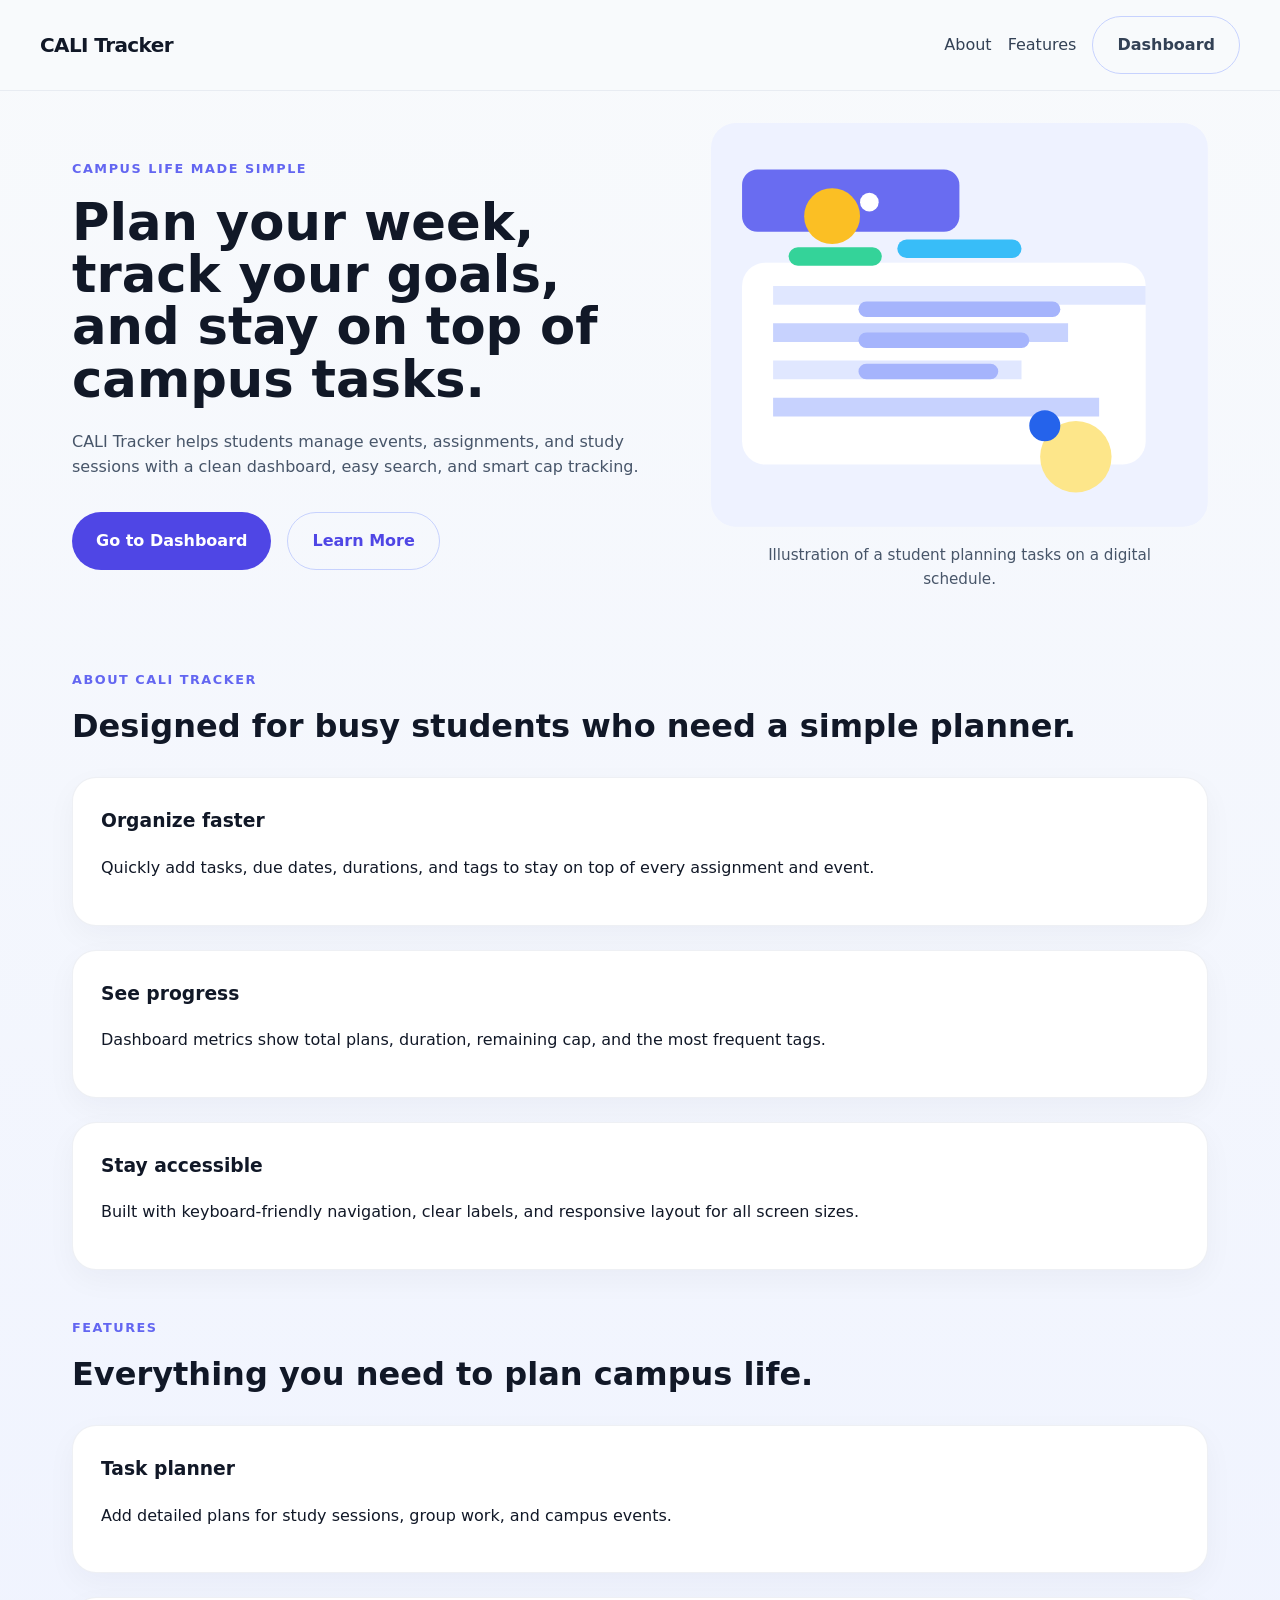
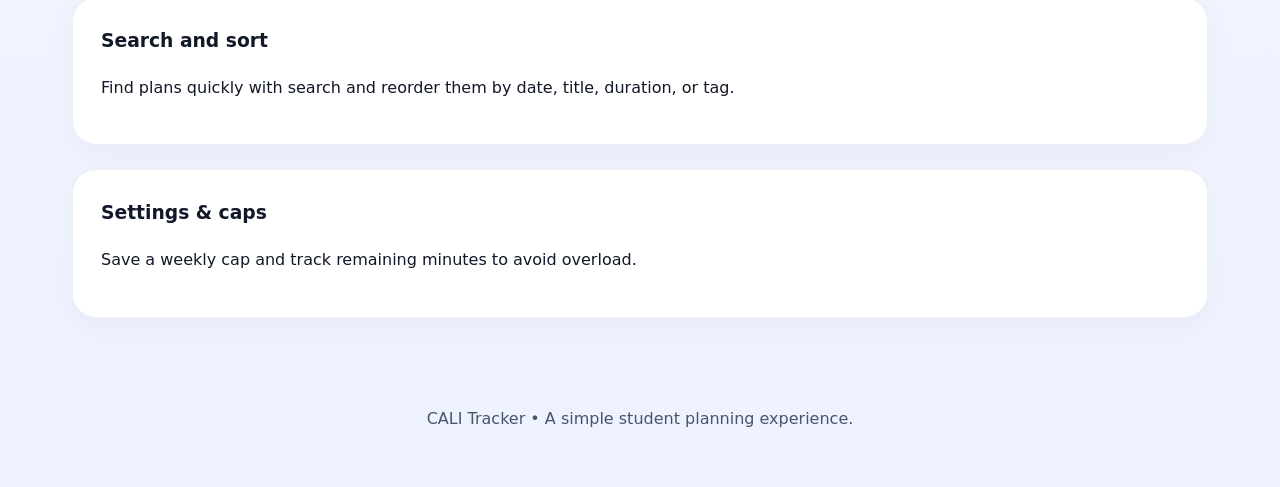
==== index.html @ 9416bc58 "Add an index.html as the entry page to the site" ====
<!DOCTYPE html>
<html lang="en">
<head>
    <meta charset="UTF-8">
    <meta name="viewport" content="width=device-width, initial-scale=1.0">
    <title>CALI Tracker | Welcome</title>
    <link rel="stylesheet" href="styles/index.css">
</head>
<body>
    <header class="site-header">
        <div class="brand-row">
            <a class="brand" href="index.html">CALI Tracker</a>
            <nav class="main-nav" aria-label="Primary navigation">
                <a href="#about">About</a>
                <a href="#features">Features</a>
                <a class="button button-secondary" href="dashboard.html">Dashboard</a>
            </nav>
        </div>
    </header>

    <main>
        <section class="hero">
            <div class="hero-copy">
                <p class="eyebrow">Campus Life Made Simple</p>
                <h1>Plan your week, track your goals, and stay on top of campus tasks.</h1>
                <p class="hero-text">CALI Tracker helps students manage events, assignments, and study sessions with a clean dashboard, easy search, and smart cap tracking.</p>
                <div class="hero-actions">
                    <a class="button button-primary" href="dashboard.html">Go to Dashboard</a>
                    <a class="button button-outline" href="#about">Learn More</a>
                </div>
            </div>
            <div class="hero-illustration">
                <svg width="100%" height="100%" viewBox="0 0 640 520" role="img" aria-labelledby="heroTitle heroDesc">
                    <title id="heroTitle">Student planning illustration</title>
                    <desc id="heroDesc">A student using a digital planner to organize tasks and study events.</desc>
                    <rect x="0" y="0" width="640" height="520" rx="32" fill="#eef2ff"/>
                    <rect x="40" y="60" width="280" height="80" rx="20" fill="#6366f1" opacity="0.95"/>
                    <rect x="40" y="180" width="520" height="260" rx="30" fill="#ffffff"/>
                    <circle cx="156" cy="120" r="36" fill="#fbbf24"/>
                    <circle cx="204" cy="102" r="12" fill="#ffffff"/>
                    <path d="M80 210h480v24H80z" fill="#e0e7ff"/>
                    <path d="M80 258h380v24H80z" fill="#c7d2fe"/>
                    <path d="M80 306h320v24H80z" fill="#e0e7ff"/>
                    <path d="M80 354h420v24H80z" fill="#c7d2fe"/>
                    <rect x="100" y="160" width="120" height="24" rx="12" fill="#34d399"/>
                    <rect x="240" y="150" width="160" height="24" rx="12" fill="#38bdf8"/>
                    <rect x="190" y="230" width="260" height="20" rx="10" fill="#a5b4fc"/>
                    <rect x="190" y="270" width="220" height="20" rx="10" fill="#a5b4fc"/>
                    <rect x="190" y="310" width="180" height="20" rx="10" fill="#a5b4fc"/>
                    <circle cx="470" cy="430" r="46" fill="#fde68a"/>
                    <circle cx="430" cy="390" r="20" fill="#2563eb"/>
                </svg>
                <p class="illustration-label">Illustration of a student planning tasks on a digital schedule.</p>
            </div>
        </section>

        <section id="about" class="section about-section">
            <div class="section-header">
                <p class="eyebrow">About CALI Tracker</p>
                <h2>Designed for busy students who need a simple planner.</h2>
            </div>
            <div class="info-grid">
                <article>
                    <h3>Organize faster</h3>
                    <p>Quickly add tasks, due dates, durations, and tags to stay on top of every assignment and event.</p>
                </article>
                <article>
                    <h3>See progress</h3>
                    <p>Dashboard metrics show total plans, duration, remaining cap, and the most frequent tags.</p>
                </article>
                <article>
                    <h3>Stay accessible</h3>
                    <p>Built with keyboard-friendly navigation, clear labels, and responsive layout for all screen sizes.</p>
                </article>
            </div>
        </section>

        <section id="features" class="section features-section">
            <div class="section-header">
                <p class="eyebrow">Features</p>
                <h2>Everything you need to plan campus life.</h2>
            </div>
            <div class="feature-cards">
                <article>
                    <h3>Task planner</h3>
                    <p>Add detailed plans for study sessions, group work, and campus events.</p>
                </article>
                <article>
                    <h3>Search and sort</h3>
                    <p>Find plans quickly with search and reorder them by date, title, duration, or tag.</p>
                </article>
                <article>
                    <h3>Settings & caps</h3>
                    <p>Save a weekly cap and track remaining minutes to avoid overload.</p>
                </article>
            </div>
        </section>
    </main>

    <footer class="site-footer">
        <p>CALI Tracker • A simple student planning experience.</p>
    </footer>
</body>
</html>
---- styles/index.css ----
:root {
    color-scheme: light;
    font-family: Inter, system-ui, -apple-system, BlinkMacSystemFont, "Segoe UI", sans-serif;
    background: #f8fafc;
    color: #111827;
}

* {
    box-sizing: border-box;
}

body {
    margin: 0;
    min-height: 100vh;
    line-height: 1.6;
    background: linear-gradient(180deg, #f8fafc 0%, #eef2ff 100%);
}

a {
    color: inherit;
    text-decoration: none;
}

button,
input,
select,
textarea {
    font: inherit;
}

.site-header {
    padding: 1rem 2rem;
    position: sticky;
    top: 0;
    z-index: 10;
    background: rgba(248, 250, 252, 0.95);
    backdrop-filter: blur(10px);
    border-bottom: 1px solid rgba(148, 163, 184, 0.16);
}

.brand-row {
    max-width: 1200px;
    margin: 0 auto;
    display: flex;
    justify-content: space-between;
    align-items: center;
    gap: 1rem;
}

.brand {
    font-size: 1.25rem;
    font-weight: 700;
    letter-spacing: -0.03em;
}

.main-nav {
    display: flex;
    gap: 1rem;
    flex-wrap: wrap;
    align-items: center;
}

.main-nav a {
    color: #334155;
}

.button {
    display: inline-flex;
    align-items: center;
    justify-content: center;
    border-radius: 999px;
    padding: 0.95rem 1.5rem;
    font-weight: 600;
    transition: transform 0.2s ease, box-shadow 0.2s ease;
}

.button:hover {
    transform: translateY(-1px);
}

.button-primary {
    background: #4f46e5;
    color: #ffffff;
}

.button-secondary,
.button-outline {
    background: transparent;
    color: #4f46e5;
    border: 1px solid #c7d2fe;
}

.hero {
    max-width: 1200px;
    margin: 2rem auto 0;
    display: grid;
    grid-template-columns: 1.1fr 0.9fr;
    gap: 2rem;
    align-items: center;
    padding: 0 2rem 4rem;
}

.hero-copy {
    max-width: 640px;
}

.eyebrow {
    margin: 0 0 1rem;
    color: #6366f1;
    font-weight: 700;
    letter-spacing: 0.12em;
    text-transform: uppercase;
    font-size: 0.8rem;
}

h1 {
    font-size: clamp(2.5rem, 4vw, 4.2rem);
    margin: 0;
    line-height: 1.02;
}

.hero-text {
    margin: 1.5rem 0 2rem;
    max-width: 42rem;
    color: #475569;
}

.hero-actions {
    display: flex;
    flex-wrap: wrap;
    gap: 1rem;
}

.hero-illustration {
    display: grid;
    place-items: center;
    min-height: 24rem;
}

.illustration-label {
    margin-top: 1rem;
    color: #475569;
    font-size: 0.95rem;
    text-align: center;
    max-width: 28rem;
}

.section {
    max-width: 1200px;
    margin: 0 auto;
    padding: 0 2rem 3rem;
}

.section-header {
    margin-bottom: 2rem;
}

.section-header h2 {
    font-size: 2rem;
    margin: 0.5rem 0 0;
    line-height: 1.2;
}

.info-grid,
.feature-cards {
    display: grid;
    gap: 1.5rem;
}

.info-grid article,
.feature-cards article {
    background: #ffffff;
    border: 1px solid rgba(148, 163, 184, 0.16);
    border-radius: 24px;
    padding: 1.75rem;
    box-shadow: 0 10px 30px rgba(15, 23, 42, 0.04);
}

.info-grid article h3,
.feature-cards article h3 {
    margin-top: 0;
}

.site-footer {
    margin: 0 auto;
    padding: 1.5rem 2rem 2.5rem;
    max-width: 1200px;
    text-align: center;
    color: #475569;
}

@media (max-width: 900px) {
    .hero {
        grid-template-columns: 1fr;
        padding-top: 1.5rem;
    }

    .hero-illustration {
        order: -1;
    }
}

@media (max-width: 640px) {
    .site-header,
    .section,
    .hero {
        padding-left: 1rem;
        padding-right: 1rem;
    }

    .main-nav {
        gap: 0.75rem;
    }

    .button {
        width: 100%;
    }

    .info-grid,
    .feature-cards {
        grid-template-columns: 1fr;
    }
}
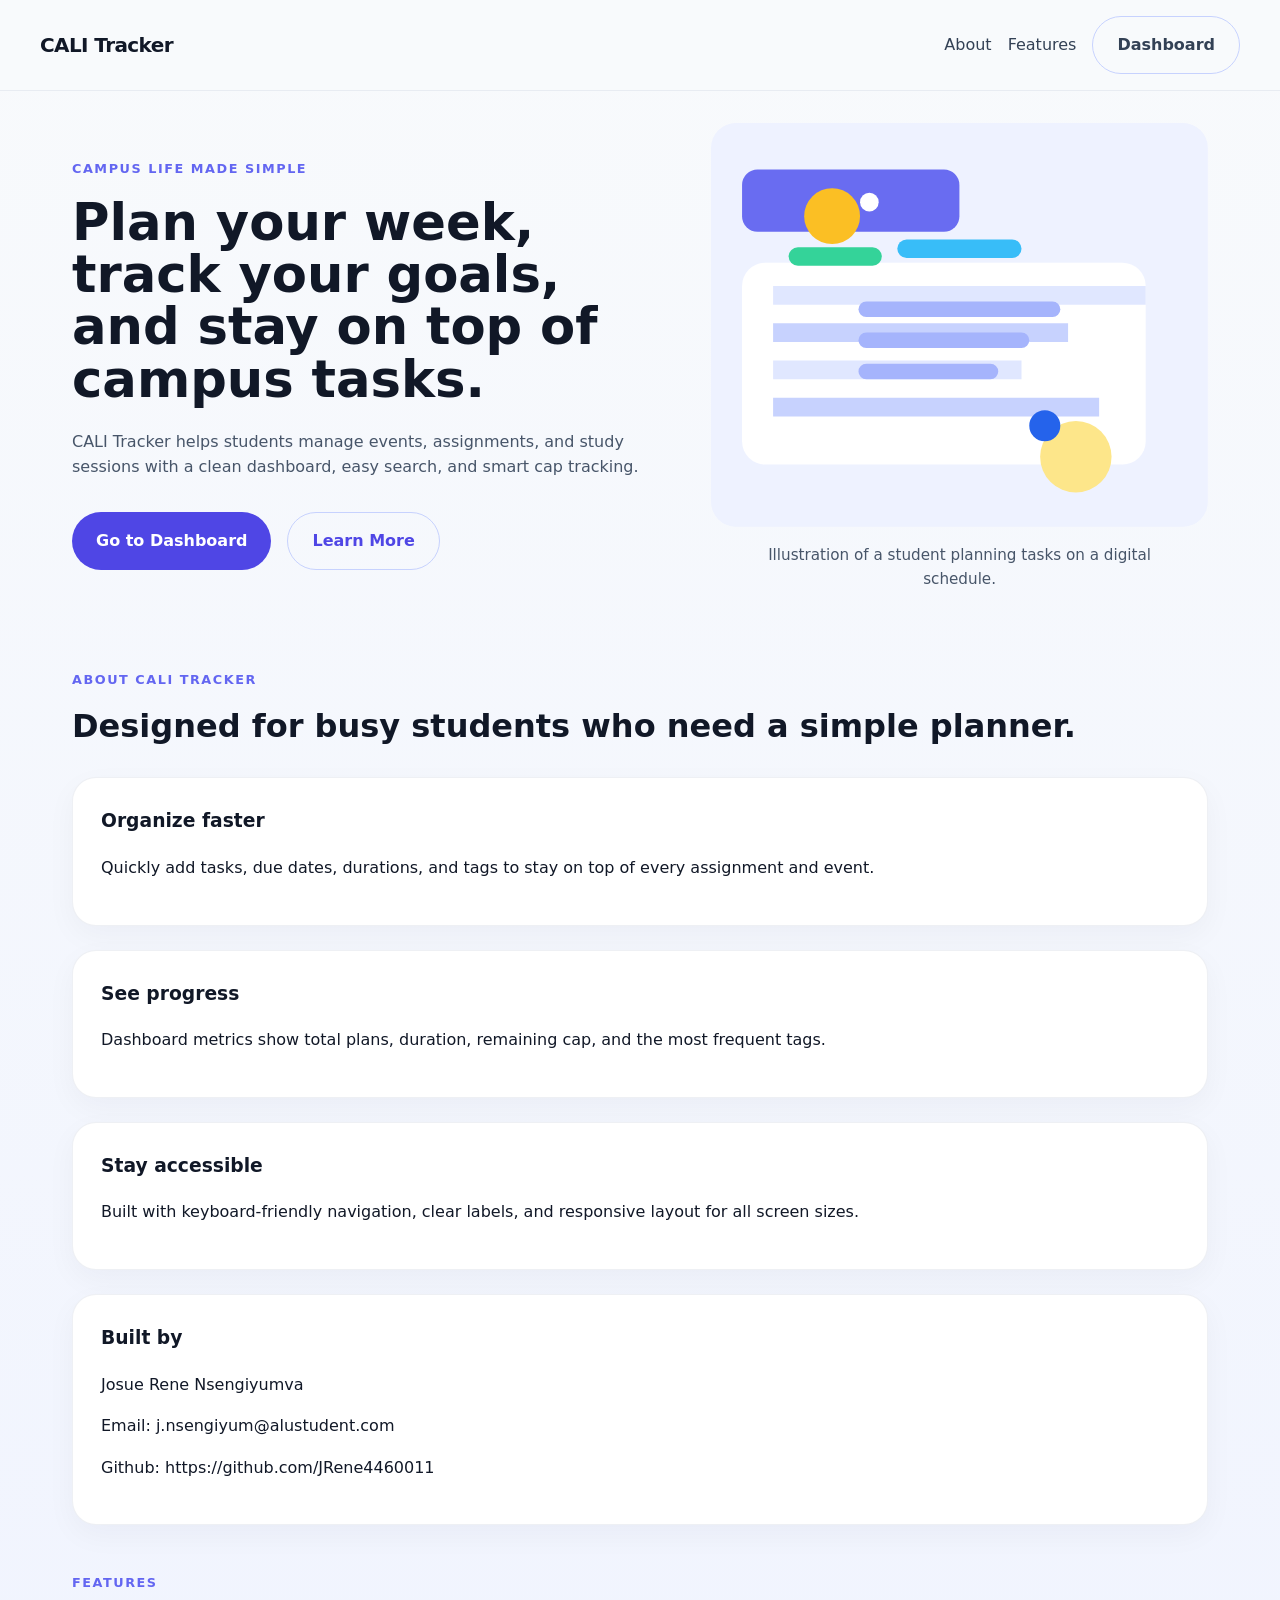
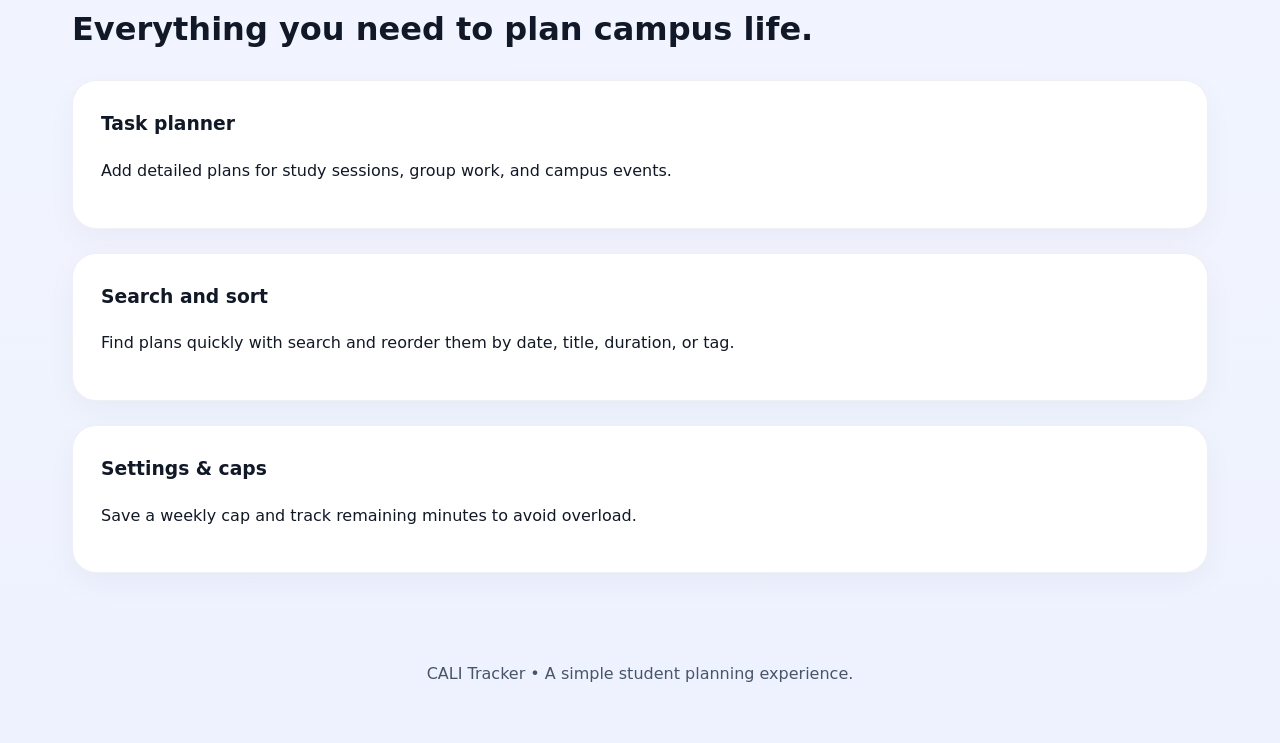
==== commit 08885137: "Improve M7 – Polish & A11y Audit (15%): keyboard pass, animation, README, 2–3 min demo video" ====
--- a/index.html
+++ b/index.html
@@ -72,6 +72,12 @@
                     <h3>Stay accessible</h3>
                     <p>Built with keyboard-friendly navigation, clear labels, and responsive layout for all screen sizes.</p>
                 </article>
+                <article>
+                    <h3>Built by</h3>
+                    <p>Josue Rene Nsengiyumva</p>
+                    <p>Email: <a href="mailto:j.nsengiyum@alustudent.com">j.nsengiyum@alustudent.com</a></p>
+                    <p>Github: <a href="https://github.com/JRene4460011" target="_blank" rel="noreferrer">https://github.com/JRene4460011</a></p>
+                </article>
             </div>
         </section>
 
